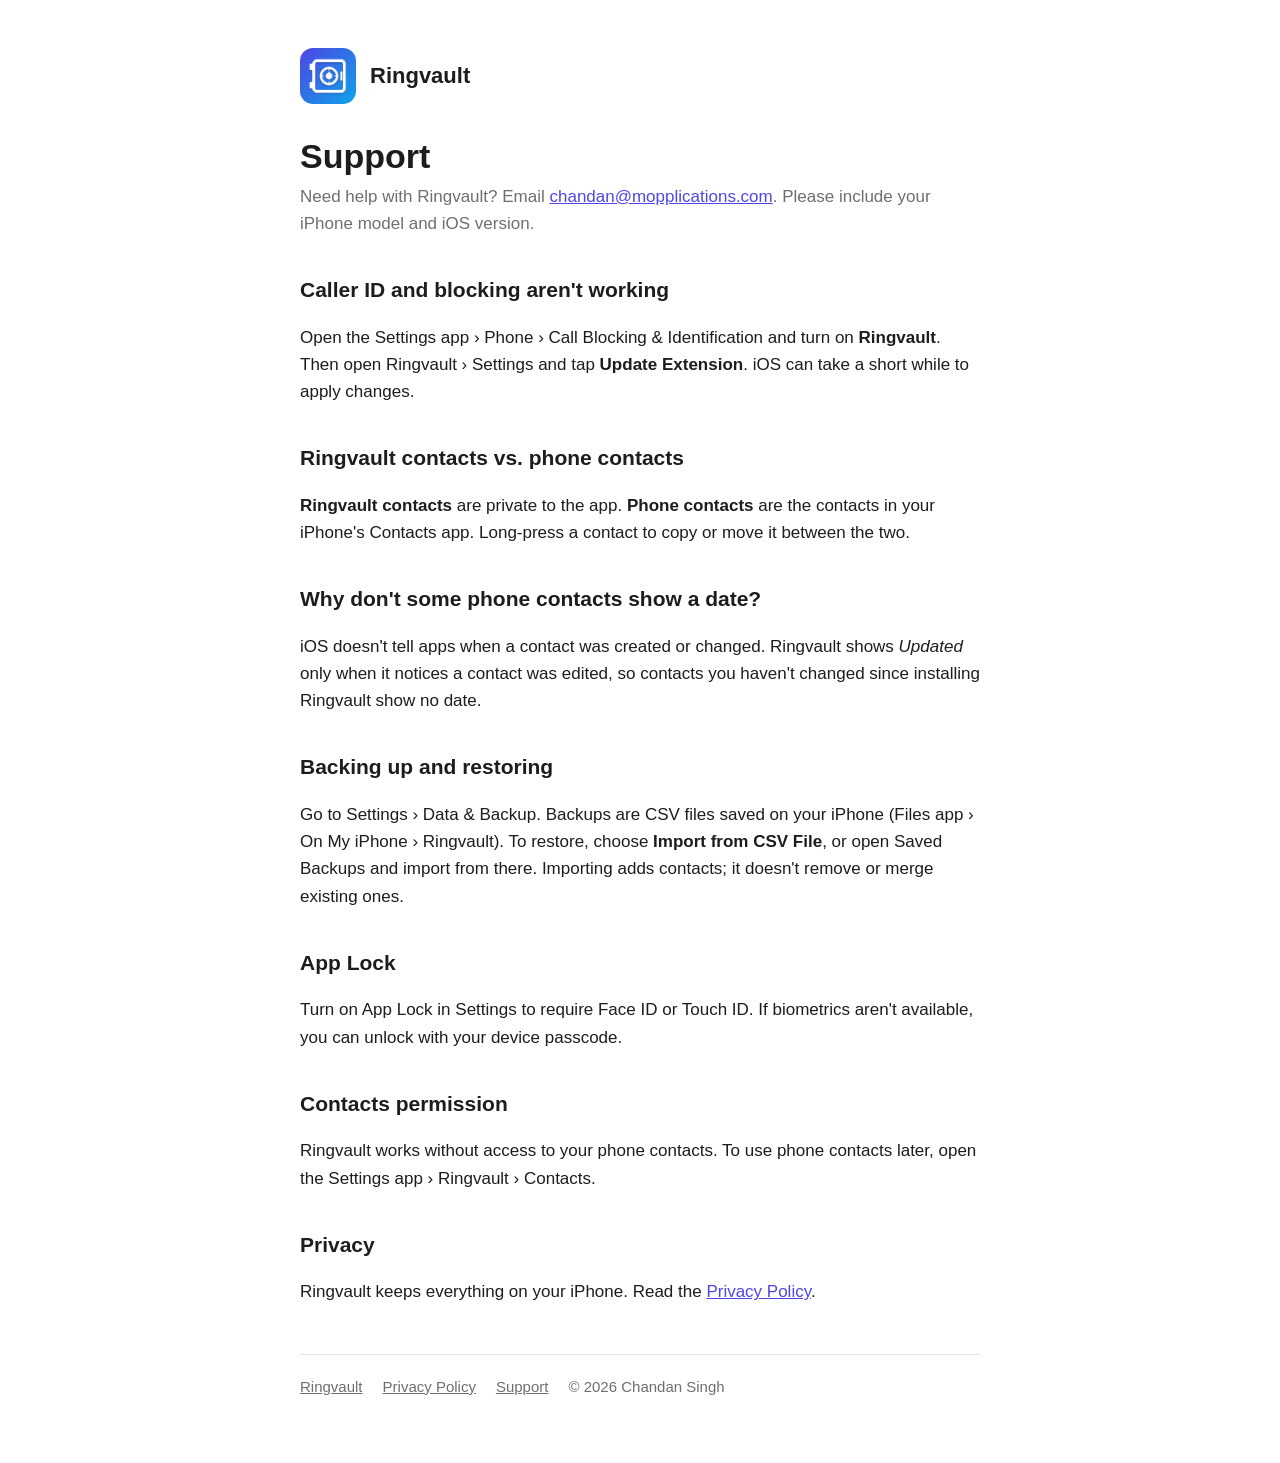
==== support/index.html @ 466d8e7d "Add Ringvault privacy policy and support pages Co-Authored-By: Claude Opus 5.5 <noreply@anthropic.co" ====
<!doctype html>
<html lang="en">
<head>
<meta charset="utf-8">
<meta name="viewport" content="width=device-width, initial-scale=1">
<title>Support – Ringvault</title>
<meta name="description" content="Help with Ringvault: caller ID, call blocking, backups and App Lock.">
<link rel="icon" href="../icon.png">
<link rel="stylesheet" href="../style.css">
</head>
<body>
<main>
<header><img src="../icon.png" alt=""><a href="../">Ringvault</a></header>
<h1>Support</h1>
<p class="meta">Need help with Ringvault? Email <a href="mailto:chandan@mopplications.com">chandan@mopplications.com</a>. Please include your iPhone model and iOS version.</p>

<h2>Caller ID and blocking aren't working</h2>
<p>Open the Settings app › Phone › Call Blocking &amp; Identification and turn on <strong>Ringvault</strong>. Then open Ringvault › Settings and tap <strong>Update Extension</strong>. iOS can take a short while to apply changes.</p>

<h2>Ringvault contacts vs. phone contacts</h2>
<p><strong>Ringvault contacts</strong> are private to the app. <strong>Phone contacts</strong> are the contacts in your iPhone's Contacts app. Long-press a contact to copy or move it between the two.</p>

<h2>Why don't some phone contacts show a date?</h2>
<p>iOS doesn't tell apps when a contact was created or changed. Ringvault shows <em>Updated</em> only when it notices a contact was edited, so contacts you haven't changed since installing Ringvault show no date.</p>

<h2>Backing up and restoring</h2>
<p>Go to Settings › Data &amp; Backup. Backups are CSV files saved on your iPhone (Files app › On My iPhone › Ringvault). To restore, choose <strong>Import from CSV File</strong>, or open Saved Backups and import from there. Importing adds contacts; it doesn't remove or merge existing ones.</p>

<h2>App Lock</h2>
<p>Turn on App Lock in Settings to require Face ID or Touch ID. If biometrics aren't available, you can unlock with your device passcode.</p>

<h2>Contacts permission</h2>
<p>Ringvault works without access to your phone contacts. To use phone contacts later, open the Settings app › Ringvault › Contacts.</p>

<h2>Privacy</h2>
<p>Ringvault keeps everything on your iPhone. Read the <a href="../privacy/">Privacy Policy</a>.</p>

<nav><a href="../">Ringvault</a><a href="../privacy/">Privacy Policy</a><a href="../support/">Support</a><span>© 2026 Chandan Singh</span></nav>
</main>
</body>
</html>
---- style.css ----
:root { --bg: #ffffff; --fg: #1d1d1f; --muted: #6e6e73; --accent: #4f46e5; --card: #f5f5f7; --border: #e5e5ea; }
@media (prefers-color-scheme: dark) {
  :root { --bg: #000000; --fg: #f5f5f7; --muted: #a1a1a6; --accent: #8b85ff; --card: #1c1c1e; --border: #2c2c2e; }
}
* { box-sizing: border-box; }
body { margin: 0; background: var(--bg); color: var(--fg); font: 17px/1.6 -apple-system, BlinkMacSystemFont, "Segoe UI", Roboto, sans-serif; }
main { max-width: 720px; margin: 0 auto; padding: 48px 20px 64px; }
header { display: flex; align-items: center; gap: 14px; margin-bottom: 32px; }
header img { width: 56px; height: 56px; border-radius: 13px; }
header a { color: inherit; text-decoration: none; font-weight: 700; font-size: 22px; }
h1 { font-size: 34px; line-height: 1.2; margin: 0 0 6px; }
h2 { font-size: 21px; margin: 36px 0 8px; }
p, li { color: var(--fg); }
.meta { color: var(--muted); margin: 0 0 28px; }
.summary { background: var(--card); border: 1px solid var(--border); border-radius: 14px; padding: 16px 20px; }
a { color: var(--accent); }
nav { display: flex; gap: 20px; margin-top: 48px; padding-top: 20px; border-top: 1px solid var(--border); color: var(--muted); font-size: 15px; flex-wrap: wrap; }
nav a { color: var(--muted); }
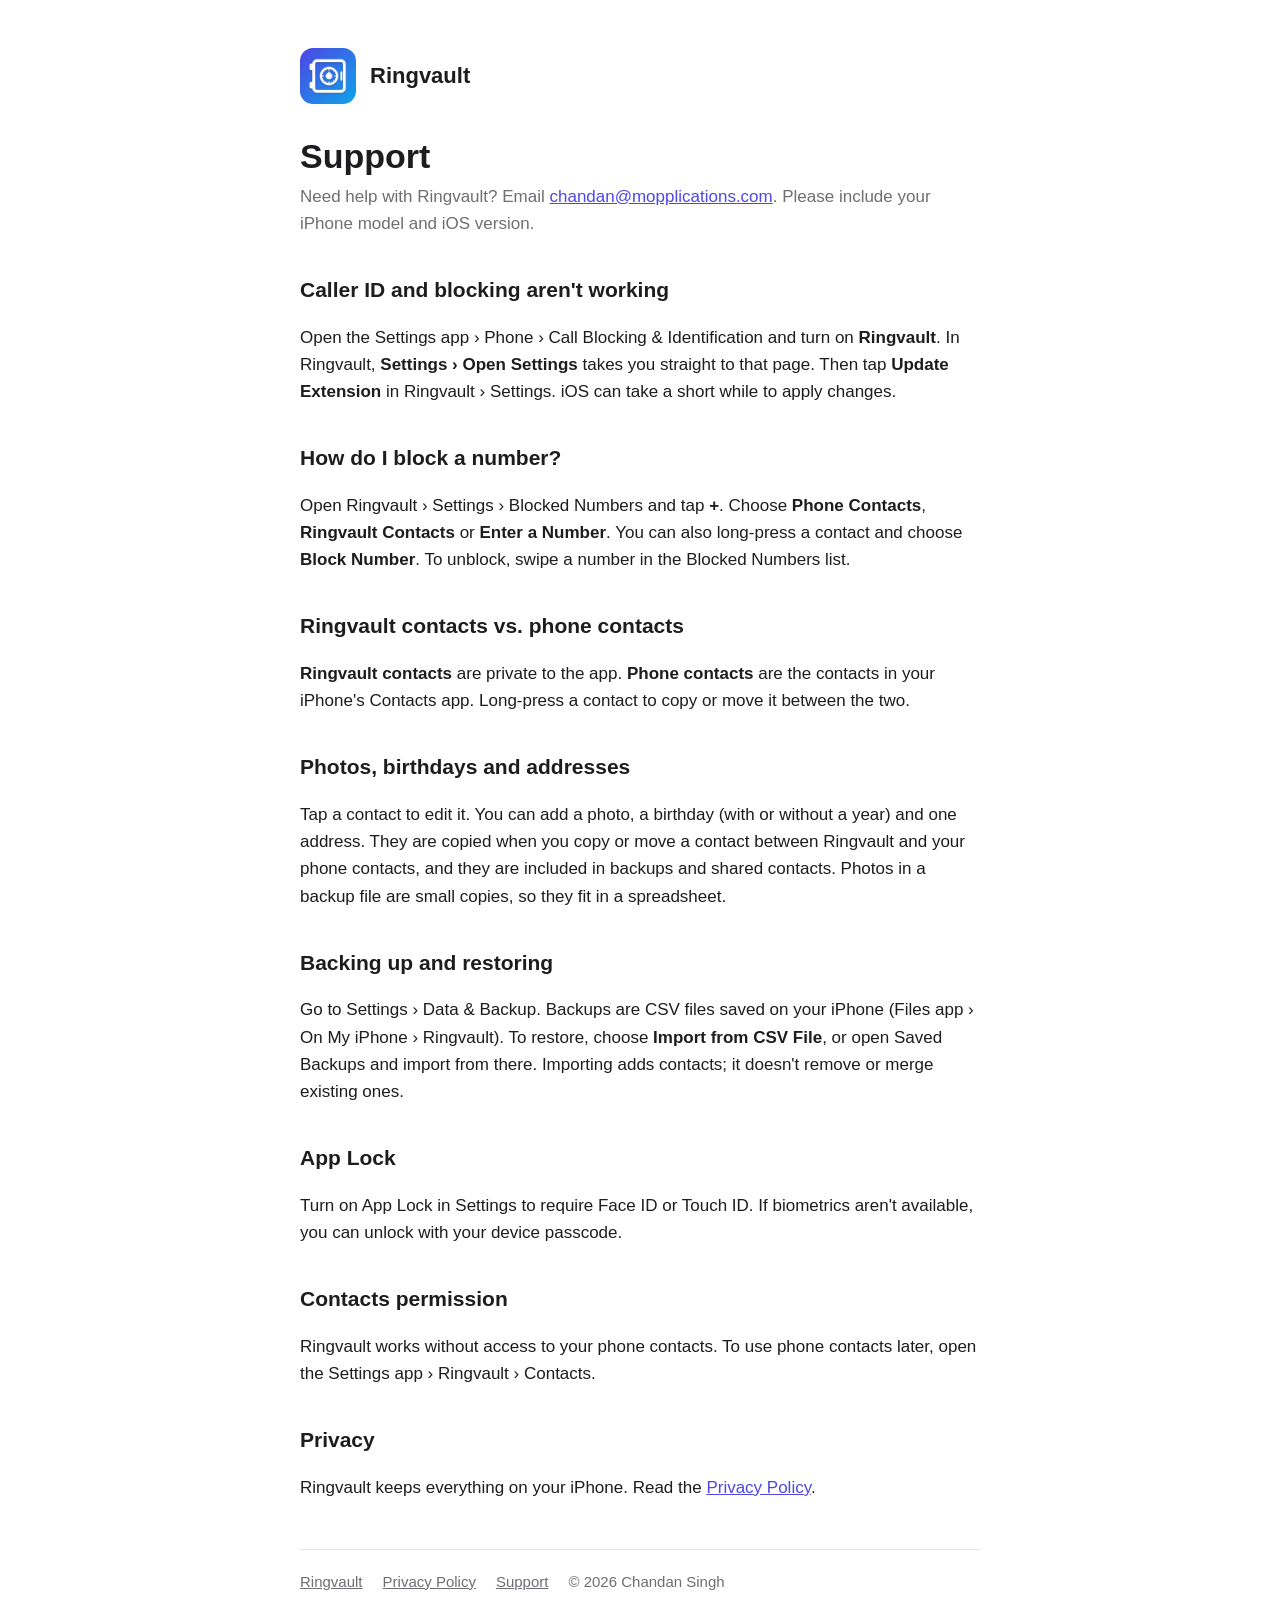
==== commit 27c8d527: "Update privacy policy and support pages for photos, birthdays, addresses and the new block flow Priv" ====
--- a/support/index.html
+++ b/support/index.html
@@ -15,13 +15,16 @@
 <p class="meta">Need help with Ringvault? Email <a href="mailto:chandan@mopplications.com">chandan@mopplications.com</a>. Please include your iPhone model and iOS version.</p>
 
 <h2>Caller ID and blocking aren't working</h2>
-<p>Open the Settings app › Phone › Call Blocking &amp; Identification and turn on <strong>Ringvault</strong>. Then open Ringvault › Settings and tap <strong>Update Extension</strong>. iOS can take a short while to apply changes.</p>
+<p>Open the Settings app › Phone › Call Blocking &amp; Identification and turn on <strong>Ringvault</strong>. In Ringvault, <strong>Settings › Open Settings</strong> takes you straight to that page. Then tap <strong>Update Extension</strong> in Ringvault › Settings. iOS can take a short while to apply changes.</p>
+
+<h2>How do I block a number?</h2>
+<p>Open Ringvault › Settings › Blocked Numbers and tap <strong>+</strong>. Choose <strong>Phone Contacts</strong>, <strong>Ringvault Contacts</strong> or <strong>Enter a Number</strong>. You can also long-press a contact and choose <strong>Block Number</strong>. To unblock, swipe a number in the Blocked Numbers list.</p>
 
 <h2>Ringvault contacts vs. phone contacts</h2>
 <p><strong>Ringvault contacts</strong> are private to the app. <strong>Phone contacts</strong> are the contacts in your iPhone's Contacts app. Long-press a contact to copy or move it between the two.</p>
 
-<h2>Why don't some phone contacts show a date?</h2>
-<p>iOS doesn't tell apps when a contact was created or changed. Ringvault shows <em>Updated</em> only when it notices a contact was edited, so contacts you haven't changed since installing Ringvault show no date.</p>
+<h2>Photos, birthdays and addresses</h2>
+<p>Tap a contact to edit it. You can add a photo, a birthday (with or without a year) and one address. They are copied when you copy or move a contact between Ringvault and your phone contacts, and they are included in backups and shared contacts. Photos in a backup file are small copies, so they fit in a spreadsheet.</p>
 
 <h2>Backing up and restoring</h2>
 <p>Go to Settings › Data &amp; Backup. Backups are CSV files saved on your iPhone (Files app › On My iPhone › Ringvault). To restore, choose <strong>Import from CSV File</strong>, or open Saved Backups and import from there. Importing adds contacts; it doesn't remove or merge existing ones.</p>
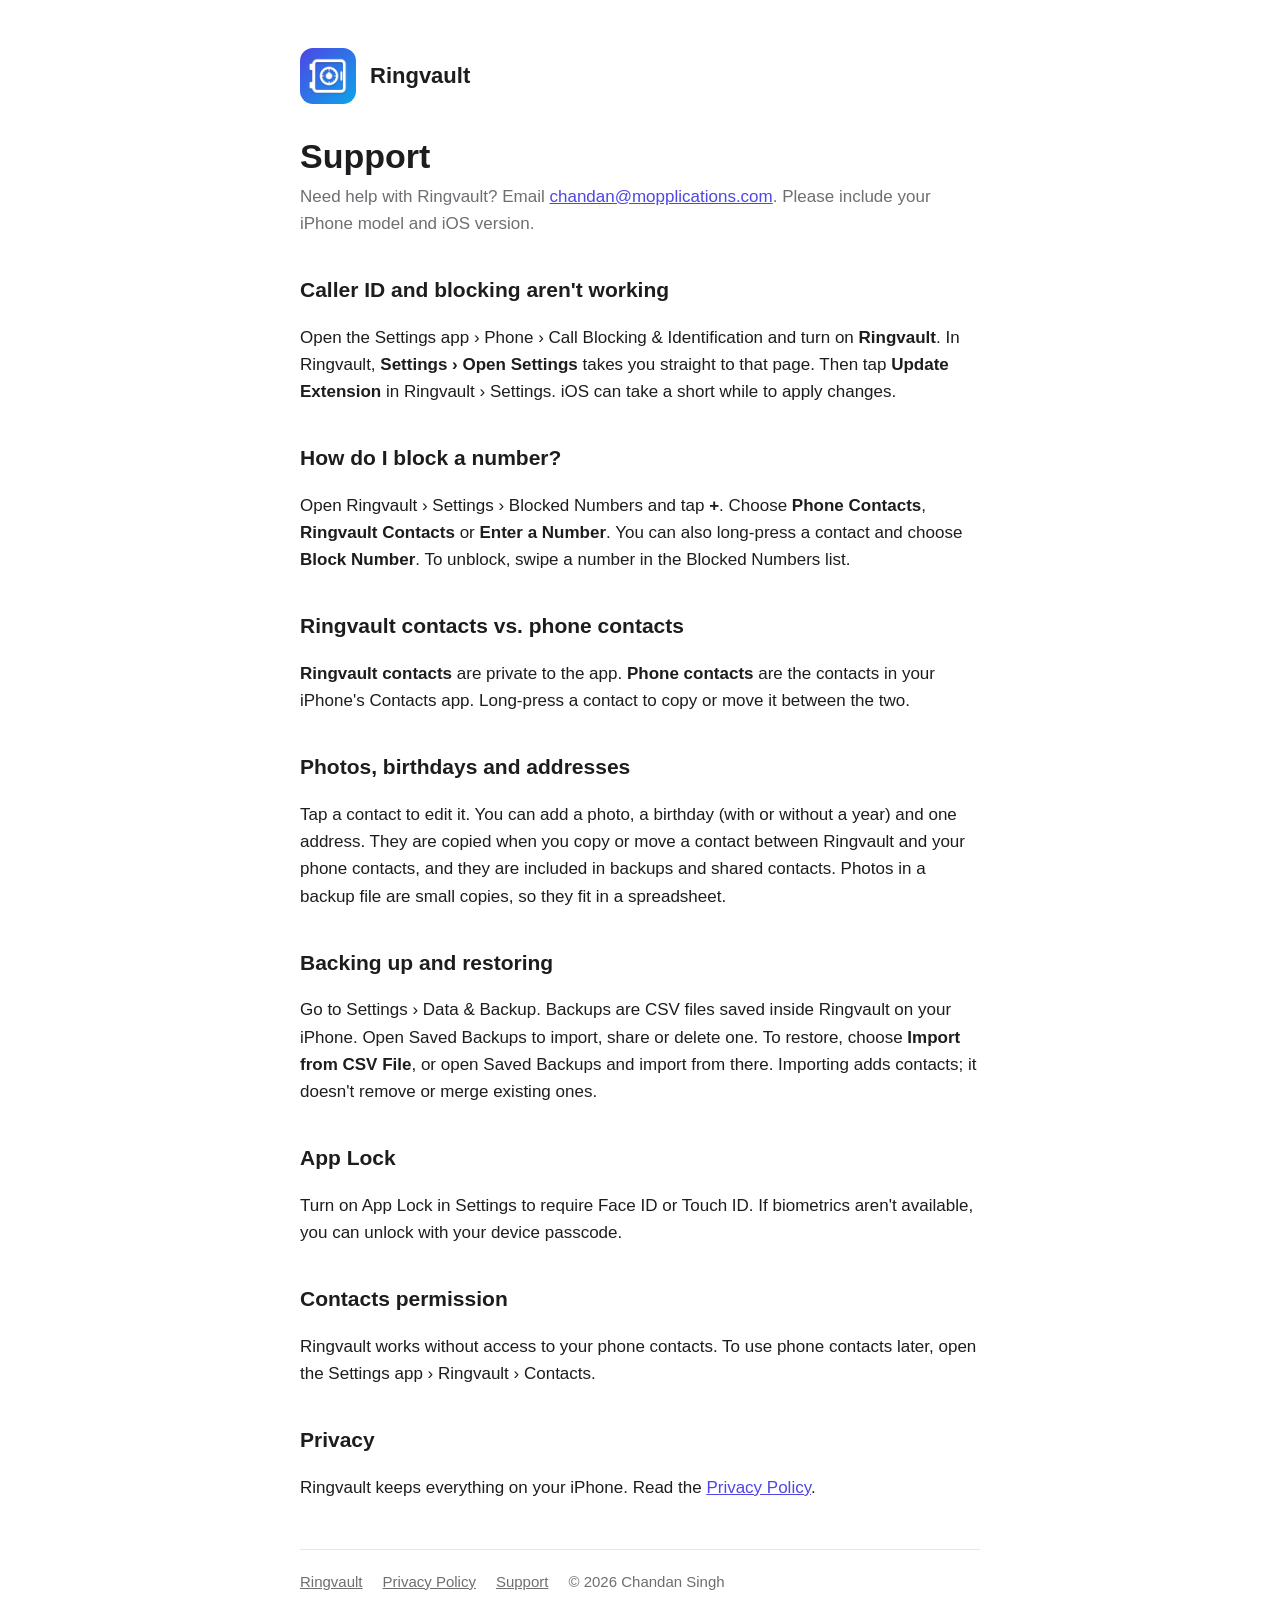
==== commit 968237a2: "Update privacy and support pages: backups are private to the app and are also saved before large del" ====
--- a/support/index.html
+++ b/support/index.html
@@ -27,7 +27,7 @@
 <p>Tap a contact to edit it. You can add a photo, a birthday (with or without a year) and one address. They are copied when you copy or move a contact between Ringvault and your phone contacts, and they are included in backups and shared contacts. Photos in a backup file are small copies, so they fit in a spreadsheet.</p>
 
 <h2>Backing up and restoring</h2>
-<p>Go to Settings › Data &amp; Backup. Backups are CSV files saved on your iPhone (Files app › On My iPhone › Ringvault). To restore, choose <strong>Import from CSV File</strong>, or open Saved Backups and import from there. Importing adds contacts; it doesn't remove or merge existing ones.</p>
+<p>Go to Settings › Data &amp; Backup. Backups are CSV files saved inside Ringvault on your iPhone. Open Saved Backups to import, share or delete one. To restore, choose <strong>Import from CSV File</strong>, or open Saved Backups and import from there. Importing adds contacts; it doesn't remove or merge existing ones.</p>
 
 <h2>App Lock</h2>
 <p>Turn on App Lock in Settings to require Face ID or Touch ID. If biometrics aren't available, you can unlock with your device passcode.</p>
